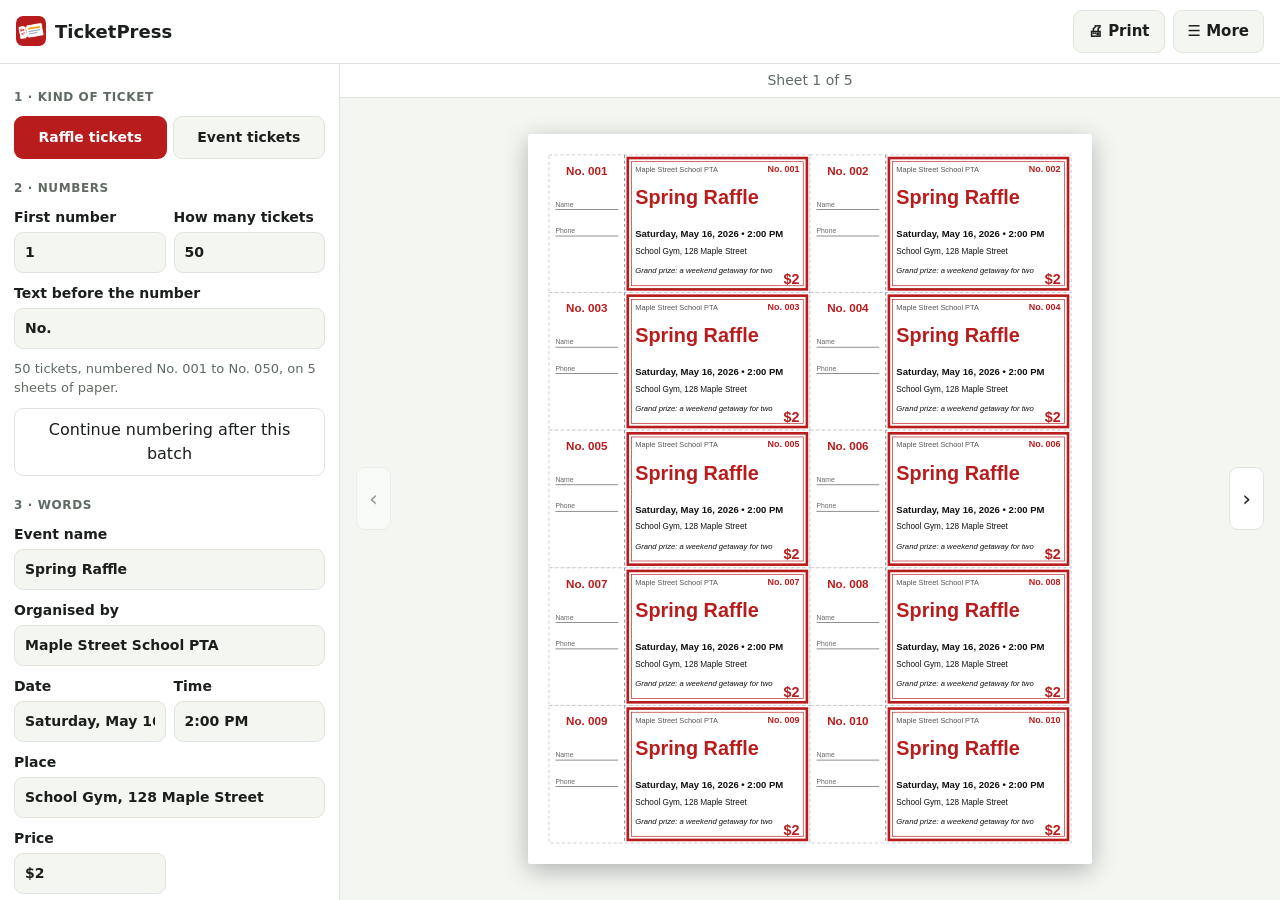
==== index.html @ f5c6acff "TicketPress 1.0" ====
<!doctype html>
<html lang="en">
<head>
  <meta charset="utf-8">
  <meta name="viewport" content="width=device-width, initial-scale=1">
  <title>TicketPress – Raffle &amp; Event Ticket Maker</title>
  <meta name="description" content="Print numbered raffle tickets and event tickets with tear-off stubs. Every ticket gets its own number. Simple, private and offline.">
  <meta name="theme-color" content="#b91c1c">
  <link rel="manifest" href="manifest.json">
  <link rel="icon" href="icon-192.png">
  <link rel="stylesheet" href="style.css">
  <style id="pageRule"></style>
  <style>.tpls button{aspect-ratio:2/1}</style>
</head>
<body>
  <header class="topbar">
    <div class="brand"><img src="icon-192.png" alt="" width="30" height="30"><span>TicketPress</span></div>
    <span class="tree-title"></span>
    <div class="top-btns">
      <button id="printBtn" class="tb">🖨 Print</button>
      <button id="moreBtn" class="tb">☰ More</button>
      <button id="proBtn" class="pro-btn" hidden>★ Get Pro</button>
    </div>
    <div id="menu" class="menu" hidden>
      <button id="raffleBtn">Example: school raffle</button>
      <button id="eventBtn">Example: concert tickets</button>
      <button id="resetBtn" class="danger">Start again…</button>
      <a href="help.html" target="_blank" rel="noopener">❓ How to use TicketPress</a>
      <a href="mailto:thequan03072002@gmail.com?subject=TicketPress%20feedback">✉ Feedback &amp; support</a>
      <a href="https://apps.microsoft.com/detail/9NSLV1NJP0J5" target="_blank" rel="noopener">More apps: CertiPress certificate maker</a>
      <a href="https://apps.microsoft.com/detail/9PJZFJ139JC2" target="_blank" rel="noopener">More apps: AddressPress envelope printer</a>
    </div>
    <input id="fileIn" type="file" accept="image/*" hidden>
  </header>

  <main class="layout">
    <aside class="left">
      <h2>1 · Kind of ticket</h2>
      <div class="seg3" id="kinds" style="grid-template-columns:1fr 1fr">
        <button data-k="raffle">Raffle tickets</button>
        <button data-k="event">Event tickets</button>
      </div>
      <h2>2 · Numbers</h2>
      <div class="two">
        <label class="field">First number<input id="start" type="text" inputmode="numeric" maxlength="6"></label>
        <label class="field">How many tickets<input id="count" type="text" inputmode="numeric" maxlength="4"></label>
      </div>
      <label class="field">Text before the number<input id="prefix" type="text" maxlength="8" placeholder="No."></label>
      <p id="hint" class="hint"></p>
      <button id="nextBatch" class="ghost">Continue numbering after this batch</button>

      <h2>3 · Words</h2>
      <label class="field">Event name<input id="title" type="text" maxlength="50"></label>
      <label class="field">Organised by<input id="org" type="text" maxlength="60"></label>
      <div class="two">
        <label class="field">Date<input id="date" type="text" maxlength="40"></label>
        <label class="field">Time<input id="time" type="text" maxlength="20"></label>
      </div>
      <label class="field">Place<input id="place" type="text" maxlength="70"></label>
      <div class="two">
        <label class="field">Price<input id="price" type="text" maxlength="12"></label>
        <span></span>
      </div>
      <label class="field">Extra line (prize, notes)<input id="extra" type="text" maxlength="80"></label>
      <label class="field" id="stubF">Lines on the stub – one per line<textarea id="stubLines" maxlength="80" spellcheck="false"></textarea></label>

      <h2>4 · Design and paper</h2>
      <div id="tpls" class="tpls"></div>
      <div id="colors" class="swatches"></div>
      <div class="two">
        <label class="field">Paper<select id="paper"></select></label>
        <label class="field">Tickets per sheet<select id="per"></select></label>
      </div>
      <label class="field">Lettering<select id="font"><option value="modern">Modern</option><option value="classic">Classic</option></select></label>
      <div class="logo-row">
        <button id="logoBtn" class="ghost">Add a logo picture…</button><span class="badge pro-only">PRO</span>
        <button id="logoDel" class="ghost danger" hidden>Remove logo</button>
      </div>
    </aside>

    <section class="stage">
      <div id="pager" class="pager"></div>
      <div class="preview">
        <button id="prev" class="nav" title="Previous sheet">‹</button>
        <div id="page" style="height:100%;display:flex;align-items:center;justify-content:center;min-width:0;flex:1"></div>
        <button id="next" class="nav" title="Next sheet">›</button>
      </div>
    </section>
  </main>

  <dialog id="proDialog" class="dlg">
    <h2>TicketPress Pro</h2>
    <p class="muted">One-time purchase. Yours forever on this Microsoft account. The free version never limits how often you print.</p>
    <ul class="pro-list">
      <li><strong>All 8 designs</strong> <span class="muted">(Free: 3)</span></li>
      <li><strong>Any number of tickets at a time</strong> – up to 5000 in one go <span class="muted">(Free: 100 at a time)</span></li>
      <li><strong>Your own logo</strong> on every ticket</li>
    </ul>
    <p id="proMsg" class="pro-msg" hidden></p>
    <div class="row-btns">
      <button id="buyBtn" class="primary">Unlock Pro</button>
      <button id="restoreBtn" class="ghost">Restore purchase</button>
      <button id="closePro" class="ghost">Not now</button>
    </div>
  </dialog>

  <div id="toast" class="toast" hidden></div>
  <div id="printArea"></div>
  <script src="app.js"></script>
</body>
</html>
---- style.css ----
:root {
  --bg: #f4f6f2; --card: #ffffff; --text: #1a1f1b; --muted: #5f6b62;
  --line: #dfe5dc; --accent: #b91c1c; --accent-2: #fde2e2; --on-accent: #ffffff; --danger: #b42318;
  color-scheme: light dark;
}
@media (prefers-color-scheme: dark) {
  :root { --bg: #121613; --card: #1b211c; --text: #e9efe9; --muted: #9aa79d;
    --line: #2c362e; --accent: #fca5a5; --accent-2: #450a0a; --on-accent: #2a0505; --danger: #f97066; }
}
* { box-sizing: border-box; }
html, body { height: 100%; }
body { margin: 0; font: 16px/1.5 "Segoe UI", system-ui, sans-serif; background: var(--bg); color: var(--text); display: flex; flex-direction: column; }
[hidden] { display: none !important; }
.topbar { position: relative; display: flex; align-items: center; gap: 14px; padding: 10px 16px; border-bottom: 1px solid var(--line); background: var(--card); }
.brand { display: flex; align-items: center; gap: 9px; font-weight: 700; font-size: 18px; }
.brand img { border-radius: 7px; }
.tree-title { flex: 1; min-width: 120px; font: 600 17px "Segoe UI", system-ui, sans-serif; padding: 8px 10px; border-radius: 9px; border: 1px solid transparent; background: transparent; color: var(--text); }
.tree-title:hover { border-color: var(--line); }
.top-btns { display: flex; gap: 8px; align-items: center; }
button { font: inherit; border-radius: 9px; padding: 9px 14px; cursor: pointer; border: 1px solid transparent; }
button:disabled { opacity: .45; cursor: not-allowed; }
.tb { background: var(--bg); color: var(--text); border-color: var(--line); font-weight: 600; font-size: 15px; }
.tb:hover, .ghost:hover { border-color: var(--accent); }
.primary { background: var(--accent); color: var(--on-accent); font-weight: 700; }
.ghost { background: transparent; color: var(--text); border-color: var(--line); }
.danger { color: var(--danger) !important; }
.pro-btn { background: linear-gradient(135deg, #f59e0b, #ef4444); color: #fff; font-weight: 700; border: 0; }
.pro-btn.is-pro { background: var(--accent-2); color: var(--accent); cursor: default; }
.badge { font-size: 10px; font-weight: 700; background: #f59e0b; color: #1f1503; border-radius: 4px; padding: 1px 5px; margin-left: 4px; vertical-align: 1px; }
body.unlocked .pro-only { display: none; }
.menu { position: absolute; right: 16px; top: 54px; z-index: 20; background: var(--card); border: 1px solid var(--line); border-radius: 12px; padding: 6px; display: flex; flex-direction: column; min-width: 300px; box-shadow: 0 10px 30px rgba(0,0,0,.25); }
.menu button, .menu a { text-align: left; background: transparent; color: var(--text); padding: 10px 12px; border-radius: 8px; text-decoration: none; font-size: 15px; }
.menu button:hover, .menu a:hover { background: var(--accent-2); }

.layout { flex: 1; min-height: 0; display: grid; grid-template-columns: 340px minmax(0, 1fr); }
.left, .right { background: var(--card); padding: 14px; overflow: auto; display: flex; flex-direction: column; gap: 10px; }
.left { border-right: 1px solid var(--line); }
.right { border-left: 1px solid var(--line); }
@media (max-width: 900px) { .layout { grid-template-columns: 1fr; grid-template-rows: auto 60vh auto; } .left { max-height: 160px; } }
input[type=text], input[type=search], select, textarea { font: inherit; padding: 9px 10px; border-radius: 9px; border: 1px solid var(--line); background: var(--bg); color: var(--text); width: 100%; }
input:focus, select:focus, textarea:focus, button:focus-visible { outline: 3px solid var(--accent); outline-offset: 1px; }
textarea { min-height: 70px; resize: vertical; }
.people { list-style: none; margin: 0; padding: 0; display: flex; flex-direction: column; gap: 2px; flex: 1; overflow: auto; }
.people button { width: 100%; text-align: left; background: transparent; color: var(--text); padding: 7px 9px; font-size: 15px; overflow: hidden; text-overflow: ellipsis; white-space: nowrap; }
.people button:hover { background: var(--bg); }
.people button.on { background: var(--accent-2); color: var(--accent); font-weight: 700; }
.people small { color: var(--muted); font-weight: 400; }
.hint { color: var(--muted); font-size: 13px; font-weight: 400; margin: 0; }
.muted { color: var(--muted); }

.stage { position: relative; min-width: 0; min-height: 0; display: flex; flex-direction: column; }
.stagebar { display: flex; justify-content: space-between; align-items: center; gap: 12px; padding: 8px 12px; border-bottom: 1px solid var(--line); background: var(--card); font-size: 14px; }
.stagebar label { display: flex; align-items: center; gap: 8px; color: var(--muted); min-width: 0; }
.stagebar select { width: auto; max-width: 340px; padding: 6px 8px; }
.zoom { display: flex; gap: 4px; }
.zoom button { background: var(--bg); color: var(--text); border-color: var(--line); padding: 5px 12px; font-weight: 700; }
#svg { flex: 1; width: 100%; min-height: 0; cursor: grab; touch-action: none; background: var(--bg); }
#svg.drag { cursor: grabbing; }
#svg .p { cursor: pointer; }
.stage-hint { position: absolute; left: 0; right: 0; bottom: 8px; text-align: center; color: var(--muted); font-size: 13px; margin: 0; pointer-events: none; }

.right h2 { font-size: 20px; margin: 0; }
.field { display: flex; flex-direction: column; gap: 4px; font-weight: 600; font-size: 14px; }
.two { display: grid; grid-template-columns: 1fr 1fr; gap: 8px; }
.seg { display: flex; gap: 0; border: 1px solid var(--line); border-radius: 9px; overflow: hidden; }
.seg button { flex: 1; border-radius: 0; background: var(--bg); color: var(--text); padding: 8px 6px; font-size: 14px; }
.seg button.on { background: var(--accent); color: var(--on-accent); font-weight: 700; }
.photo-row { display: flex; align-items: center; gap: 12px; }
.photo { width: 76px; height: 76px; border-radius: 50%; object-fit: cover; background: var(--accent-2); border: 2px solid var(--line); display: flex; align-items: center; justify-content: center; font-weight: 700; font-size: 24px; color: var(--accent); flex: none; }
.rel { display: grid; grid-template-columns: 1fr 1fr; gap: 8px; }
.rel button { background: var(--accent-2); color: var(--accent); font-weight: 700; font-size: 14px; padding: 10px 6px; }
.rel button:hover { outline: 2px solid var(--accent); }
.rel .wide { grid-column: 1 / -1; }
.check { display: flex; align-items: center; gap: 8px; font-weight: 600; font-size: 14px; }
.check input { width: 18px; height: 18px; accent-color: var(--accent); }
.sect { font-size: 12px; text-transform: uppercase; letter-spacing: .6px; color: var(--muted); margin: 8px 0 0; }
.empty-panel { color: var(--muted); text-align: center; margin-top: 30px; }

.dlg { border: 1px solid var(--line); border-radius: 16px; padding: 24px; background: var(--card); color: var(--text); max-width: 460px; width: calc(100% - 32px); }
.dlg::backdrop { background: rgba(0,0,0,.55); }
.dlg h2 { margin: 0 0 6px; font-size: 22px; }
.dlg .field { margin-top: 12px; }
.row-btns { display: flex; gap: 8px; flex-wrap: wrap; margin-top: 18px; }
.pro-list { padding-left: 20px; line-height: 1.8; }
.pro-msg { background: var(--accent-2); border-radius: 8px; padding: 9px 11px; }
.pick-list { display: flex; flex-direction: column; gap: 8px; margin-top: 12px; }
.pick-list button { background: var(--accent-2); color: var(--accent); font-weight: 700; text-align: left; }
.toast { position: fixed; left: 50%; bottom: 26px; transform: translateX(-50%); background: #1f2937; color: #fff; padding: 11px 18px; border-radius: 10px; z-index: 50; max-width: calc(100% - 24px); }

.left h2 { font-size: 12px; text-transform: uppercase; letter-spacing: .6px; color: var(--muted); margin: 10px 0 0; }
.three { display: grid; grid-template-columns: 1.3fr .8fr 1.2fr; gap: 6px; }
.addrow { display: flex; gap: 6px; }
.addrow input { flex: 1; }
.events { list-style: none; margin: 0; padding: 0; display: flex; flex-direction: column; gap: 2px; }
.events li { display: flex; align-items: center; gap: 8px; padding: 5px 6px; border-radius: 8px; font-size: 14px; }
.events li:hover { background: var(--bg); }
.events .when { color: var(--muted); font-variant-numeric: tabular-nums; min-width: 54px; }
.events .txt { flex: 1; overflow: hidden; text-overflow: ellipsis; white-space: nowrap; }
.events button { background: transparent; color: var(--muted); padding: 2px 8px; border-color: transparent; }
.events button:hover { color: var(--danger); border-color: var(--line); }
.stage { align-items: stretch; background: var(--bg); }
.months { display: flex; gap: 4px; padding: 8px 12px; flex-wrap: wrap; justify-content: center; border-bottom: 1px solid var(--line); background: var(--card); }
.months button { background: var(--bg); color: var(--text); border-color: var(--line); padding: 5px 10px; font-size: 14px; position: relative; }
.months button.on { background: var(--accent); color: var(--on-accent); font-weight: 700; border-color: transparent; }
.months button.has::after { content: ""; position: absolute; right: 3px; top: 3px; width: 6px; height: 6px; border-radius: 50%; background: #f59e0b; }
.preview { flex: 1; min-height: 0; display: flex; align-items: center; justify-content: center; padding: 16px; gap: 10px; }
.preview svg { max-width: 100%; max-height: 100%; width: auto; height: 100%; background: #fff; box-shadow: 0 6px 24px rgba(0,0,0,.28); border-radius: 3px; }
.nav { background: var(--card); color: var(--text); border-color: var(--line); font-size: 22px; padding: 14px 12px; }
.swatches { display: flex; gap: 6px; flex-wrap: wrap; }
.swatches button { width: 30px; height: 30px; border-radius: 50%; padding: 0; border: 3px solid transparent; }
.swatches button.on { border-color: var(--text); }

#printArea { display: none; }
@media print {
  body > *:not(#printArea) { display: none !important; }
  body { background: #fff; display: block; margin: 0; }
  #printArea { display: block; }
  #printArea svg { display: block; width: 100vw; height: 100vh; page-break-after: always; break-after: page; }
}
.seg3 { display: grid; grid-template-columns: 1fr 1fr 1fr; gap: 6px; }
.seg3 button { background: var(--bg); color: var(--text); border-color: var(--line); padding: 10px 4px; font-size: 14px; font-weight: 600; }
.seg3 button.on { background: var(--accent); color: var(--on-accent); border-color: transparent; }
#words { min-height: 220px; font-size: 16px; line-height: 1.45; flex: 1; }
.pager { text-align: center; padding: 6px; color: var(--muted); font-size: 14px; background: var(--card); border-bottom: 1px solid var(--line); }
.warn { background: var(--accent-2); border-radius: 8px; padding: 8px 10px; font-size: 13px; margin: 0; }
.contacts { flex: none; min-height: 46px; list-style: none; margin: 0; padding: 0; display: flex; flex-direction: column; gap: 2px; max-height: 260px; overflow: auto; border: 1px solid var(--line); border-radius: 9px; }
.contacts li { display: flex; align-items: center; gap: 8px; padding: 6px 8px; font-size: 15px; }
.contacts li:hover { background: var(--bg); }
.contacts input { width: 18px; height: 18px; accent-color: var(--accent); flex: none; }
.contacts .nm { flex: 1; overflow: hidden; text-overflow: ellipsis; white-space: nowrap; cursor: pointer; }
.contacts small { color: var(--muted); }
.contacts button { background: transparent; color: var(--muted); padding: 2px 8px; border-color: transparent; }
.contacts button:hover { color: var(--danger); border-color: var(--line); }
.contacts .none { color: var(--muted); padding: 14px; text-align: center; }
.preview svg { height: auto; max-height: 100%; }
#ret { min-height: 84px; }
#cAddr { min-height: 110px; }
.tpls { display: grid; grid-template-columns: repeat(4, 1fr); gap: 6px; }
.tpls button { padding: 0; background: #fff; border: 2px solid var(--line); overflow: hidden; position: relative; aspect-ratio: 4/3; }
.tpls button.on { border-color: var(--accent); outline: 2px solid var(--accent); }
.tpls button svg { width: 100%; height: 100%; display: block; }
.tpls .badge { position: absolute; right: 2px; top: 2px; margin: 0; }
#names { min-height: 120px; }
#reason { min-height: 64px; }
.logo-row { display: flex; gap: 8px; align-items: center; flex-wrap: wrap; }
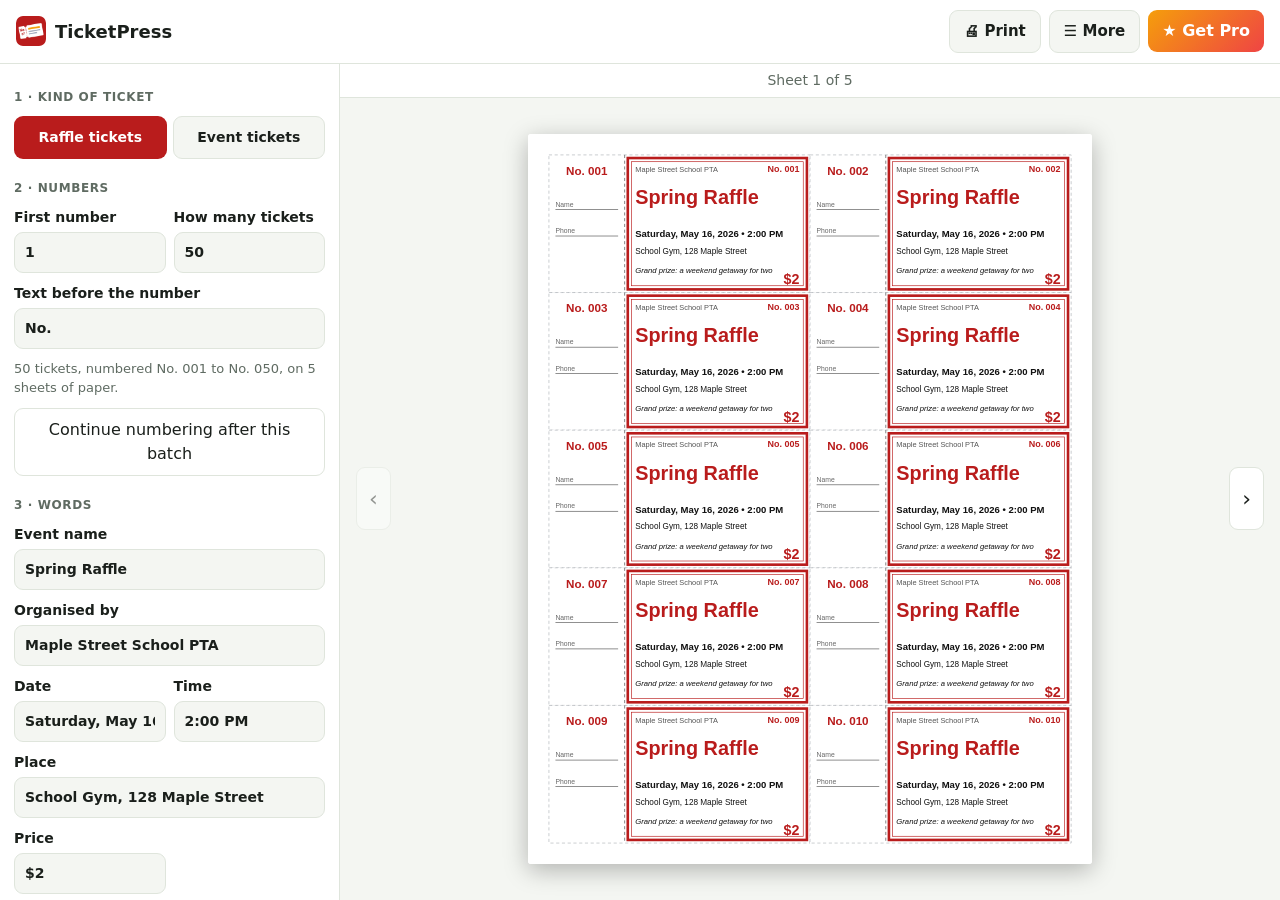
==== commit e404c7d9: "Free limits everywhere; close Pro side doors" ====
--- a/index.html
+++ b/index.html
@@ -22,6 +22,7 @@
       <button id="proBtn" class="pro-btn" hidden>★ Get Pro</button>
     </div>
     <div id="menu" class="menu" hidden>
+      <button id="drawBtn">🎲 Draw a winner…</button>
       <button id="raffleBtn">Example: school raffle</button>
       <button id="eventBtn">Example: concert tickets</button>
       <button id="resetBtn" class="danger">Start again…</button>
@@ -72,6 +73,7 @@
         <label class="field">Tickets per sheet<select id="per"></select></label>
       </div>
       <label class="field">Lettering<select id="font"><option value="modern">Modern</option><option value="classic">Classic</option></select></label>
+      <label class="check"><input id="qrOn" type="checkbox"> Add a QR code with the ticket number <span class="badge pro-only">PRO</span></label>
       <div class="logo-row">
         <button id="logoBtn" class="ghost">Add a logo picture…</button><span class="badge pro-only">PRO</span>
         <button id="logoDel" class="ghost danger" hidden>Remove logo</button>
@@ -88,6 +90,23 @@
     </section>
   </main>
 
+  <dialog id="drawDialog" class="dlg draw-dlg">
+    <h2>🎲 Draw a winner</h2>
+    <p class="muted">Type the range of ticket numbers that were sold. Every number has the same chance, and a number is never drawn twice.</p>
+    <div class="two">
+      <label class="field">From number<input id="drawFrom" type="text" inputmode="numeric" maxlength="7"></label>
+      <label class="field">To number<input id="drawTo" type="text" inputmode="numeric" maxlength="7"></label>
+    </div>
+    <div id="drawBig" class="draw-big">?</div>
+    <div class="row-btns">
+      <button id="drawGo" class="primary">🎲 Draw</button>
+      <button id="drawFull" class="ghost">⛶ Full screen</button>
+      <button id="drawReset" class="ghost">Start over</button>
+      <button id="drawClose" class="ghost">Close</button>
+    </div>
+    <ol id="drawList" class="draw-list"></ol>
+  </dialog>
+
   <dialog id="proDialog" class="dlg">
     <h2>TicketPress Pro</h2>
     <p class="muted">One-time purchase. Yours forever on this Microsoft account. The free version never limits how often you print.</p>
@@ -95,6 +114,7 @@
       <li><strong>All 8 designs</strong> <span class="muted">(Free: 3)</span></li>
       <li><strong>Any number of tickets at a time</strong> – up to 5000 in one go <span class="muted">(Free: 100 at a time)</span></li>
       <li><strong>Your own logo</strong> on every ticket</li>
+      <li><strong>QR codes</strong> with the ticket number</li>
     </ul>
     <p id="proMsg" class="pro-msg" hidden></p>
     <div class="row-btns">
--- a/style.css
+++ b/style.css
@@ -37,6 +37,7 @@
 .left { border-right: 1px solid var(--line); }
 .right { border-left: 1px solid var(--line); }
 @media (max-width: 900px) { .layout { grid-template-columns: 1fr; grid-template-rows: auto 60vh auto; } .left { max-height: 160px; } }
+@media (max-width: 640px) { .topbar { flex-wrap: wrap; gap: 8px; padding: 8px 10px; } .tree-title:empty { display: none; } .top-btns { flex-wrap: wrap; margin-left: auto; } .tb { font-size: 14px; padding: 7px 10px; } .left { max-height: 45vh; } }
 input[type=text], input[type=search], select, textarea { font: inherit; padding: 9px 10px; border-radius: 9px; border: 1px solid var(--line); background: var(--bg); color: var(--text); width: 100%; }
 input:focus, select:focus, textarea:focus, button:focus-visible { outline: 3px solid var(--accent); outline-offset: 1px; }
 textarea { min-height: 70px; resize: vertical; }
@@ -143,3 +144,9 @@
 #names { min-height: 120px; }
 #reason { min-height: 64px; }
 .logo-row { display: flex; gap: 8px; align-items: center; flex-wrap: wrap; }
+
+.draw-dlg { min-width: min(560px, calc(100vw - 32px)); }
+.draw-dlg:fullscreen { width: 100vw; max-width: none; height: 100vh; max-height: none; display: flex; flex-direction: column; justify-content: center; }
+.draw-big { font-size: clamp(48px, 12vw, 160px); font-weight: 800; text-align: center; margin: 18px 0; color: var(--accent); font-variant-numeric: tabular-nums; letter-spacing: .02em; }
+.draw-big.rolling { opacity: .55; }
+.draw-list { margin: 10px 0 0; padding-left: 0; list-style: none; display: flex; flex-wrap: wrap; gap: 6px 16px; font-size: 15px; }
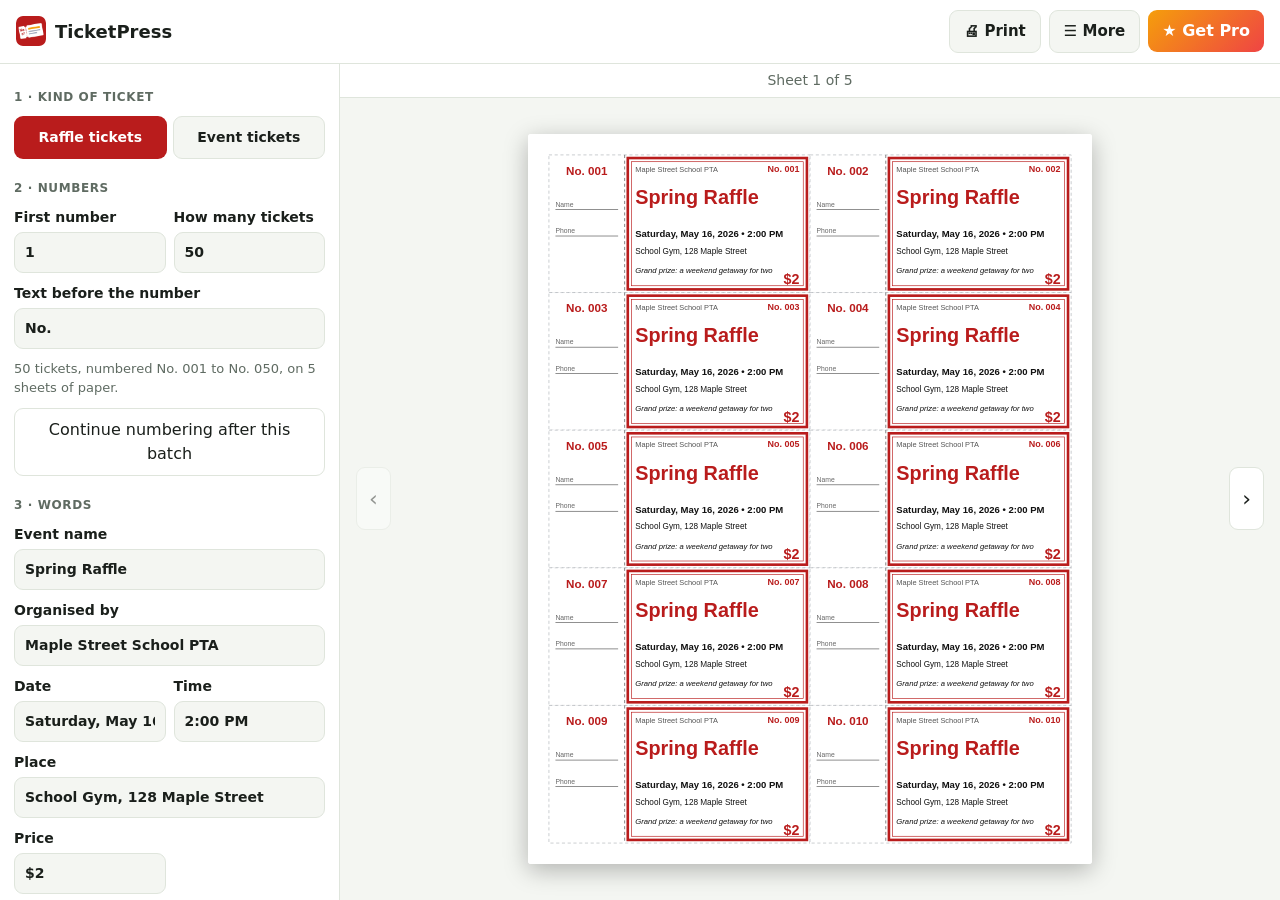
==== commit 6d02acd6: "Harden Pro check, close side doors, feedback note" ====
--- a/index.html
+++ b/index.html
@@ -78,6 +78,7 @@
         <button id="logoBtn" class="ghost">Add a logo picture…</button><span class="badge pro-only">PRO</span>
         <button id="logoDel" class="ghost danger" hidden>Remove logo</button>
       </div>
+      <p class="fb-note">💬 Something not working the way you want? Tell me – <a href="mailto:thequan03072002@gmail.com?subject=TicketPress%20feedback">thequan03072002@gmail.com</a>. I read every message and improve the app.</p>
     </aside>
 
     <section class="stage">
@@ -116,6 +117,7 @@
       <li><strong>Your own logo</strong> on every ticket</li>
       <li><strong>QR codes</strong> with the ticket number</li>
     </ul>
+    <p class="fb-note">💬 Something not working the way you want? Tell me – <a href="mailto:thequan03072002@gmail.com?subject=TicketPress%20feedback">thequan03072002@gmail.com</a>. I read every message and improve the app.</p>
     <p id="proMsg" class="pro-msg" hidden></p>
     <div class="row-btns">
       <button id="buyBtn" class="primary">Unlock Pro</button>
--- a/style.css
+++ b/style.css
@@ -150,3 +150,7 @@
 .draw-big { font-size: clamp(48px, 12vw, 160px); font-weight: 800; text-align: center; margin: 18px 0; color: var(--accent); font-variant-numeric: tabular-nums; letter-spacing: .02em; }
 .draw-big.rolling { opacity: .55; }
 .draw-list { margin: 10px 0 0; padding-left: 0; list-style: none; display: flex; flex-wrap: wrap; gap: 6px 16px; font-size: 15px; }
+
+/* feedback note */
+.fb-note { color: var(--muted); font-size: 12px; font-weight: 400; line-height: 1.45; margin: 14px 0 4px; overflow-wrap: anywhere; }
+.fb-note a { color: inherit; text-decoration: underline; }
